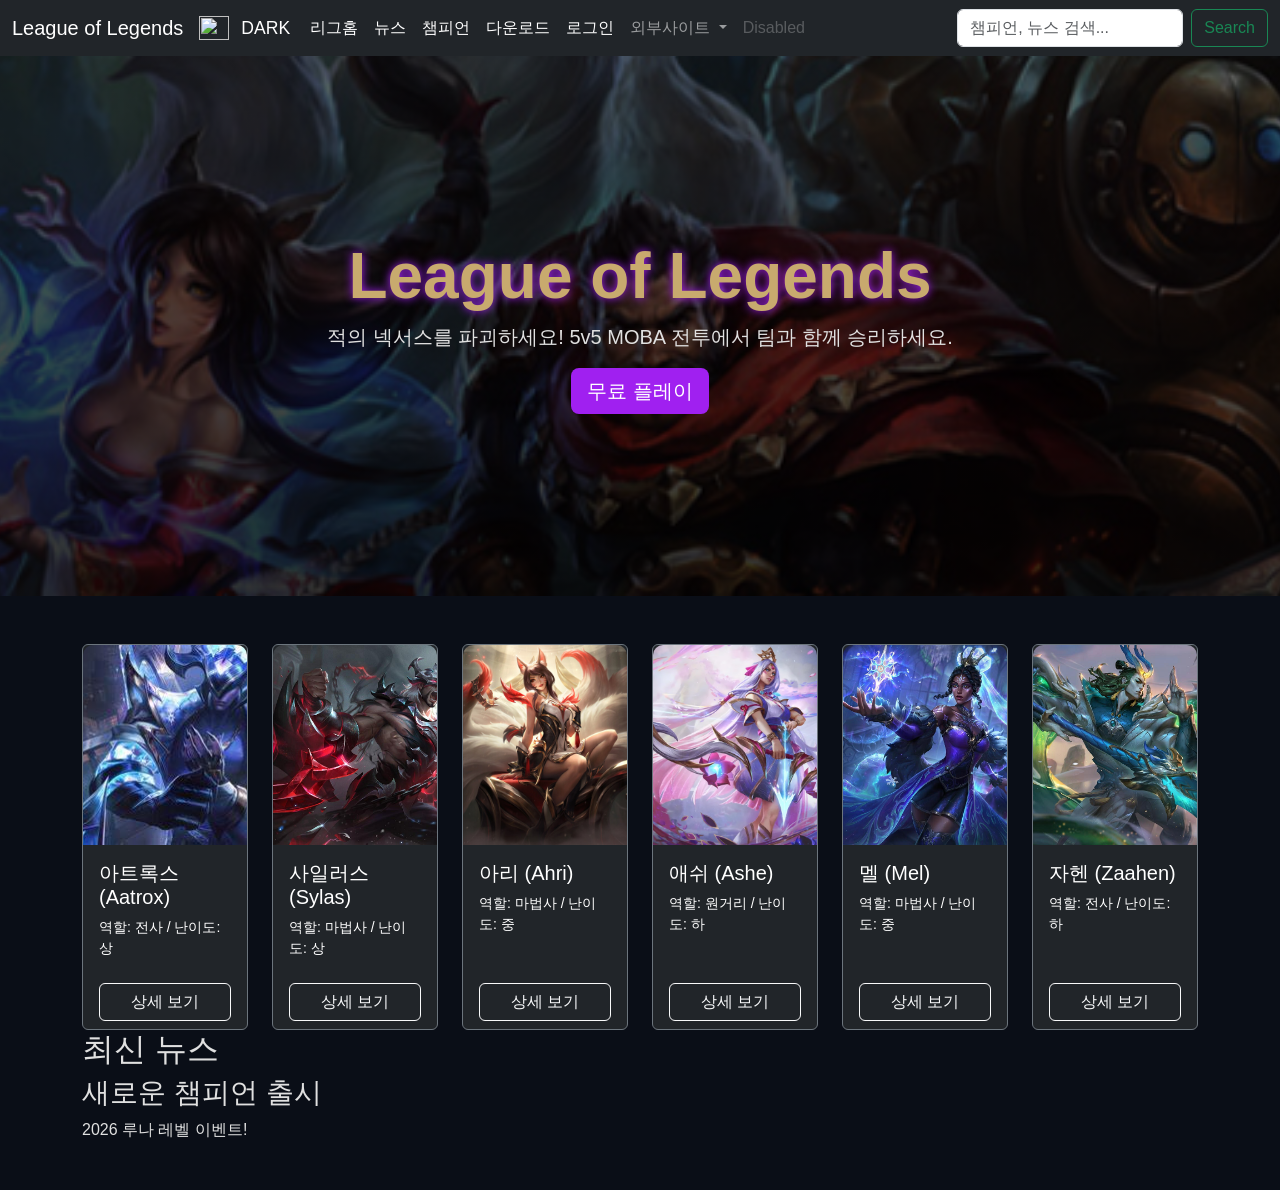
==== src/main/resources/META-INF/resources/main_index.html @ bd7189ee "12주차 수업" ====
<!DOCTYPE html>
<html lang="ko">
<head>
  <meta charset="UTF-8">
  <meta name="viewport" content="width=device-width, initial-scale=1.0">
  <link href="https://cdn.jsdelivr.net/npm/bootstrap@5.3.3/dist/css/bootstrap.min.css" rel="stylesheet">
  <link rel="stylesheet" href="css/main.css">
  <!-- <script src="https://cdn.jsdelivr.net/npm/bootstrap@5.3.3/dist/js/bootstrap.bundle.min.js"></script> -->
   <script src="js/bootstrap.bundle.min.js"></script>
   <script src="js/test.js"></script>
   <script src="js/toggle.js" defer></script>
   <!-- <script src="js/search.js" defer></script> //dfer: HTML 다 읽은 후 JS 실행 -->

   

<script>
  window.onload = function() {
  alert("메인 페이지 로딩 완료");
  }
</script>

  <link rel="stylesheet" href=".//css/download.css">

</head>

<body>


  <nav class="navbar navbar-expand-lg navbar-dark bg-dark">
    <div class="container-fluid">
      <a class="navbar-brand" href="http://localhost:8080/">League of Legends</a>
      <img src="/images/LOL.webp" alt="" width="30" height="24">
      <!-- [변경] "Navbar" 텍스트 → 다크/라이트 토글 버튼 -->
      
      <button class="btn border-0" id="themeToggleBtn">
      DARK
      </button>
      <button class="navbar-toggler" type="button" data-bs-toggle="collapse" data-bs-target="#navbarSupportedContent" aria-controls="navbarSupportedContent" aria-expanded="false" aria-label="Toggle navigation">
        <span class="navbar-toggler-icon"></span>
      </button>
      <div class="collapse navbar-collapse" id="navbarSupportedContent">
        <ul class="navbar-nav me-auto mb-2 mb-lg-0">
          <li class="nav-item">
            <a class="nav-link active" aria-current="page" href="#">리그홈</a>
          </li>
          <li class="nav-item">
            <a class="nav-link active" aria-current="page" href="#">뉴스</a>
          </li>
          <li class="nav-item">
            <a class="nav-link active" aria-current="page" href="#">챔피언</a>
          </li>
          <li class="nav-item">
            <a class="nav-link active" aria-current="page" href="main_page_sub/download.html">다운로드</a>
          </li>
          <li class="nav-item">
            <a class="nav-link active" aria-current="page" href="/login">로그인</a>
          </li>
          
          <li class="nav-item dropdown">
            <a class="nav-link dropdown-toggle" href="#" id="navbarDropdown" role="button" data-bs-toggle="dropdown" aria-expanded="false">
              외부사이트
            </a>
            <ul class="dropdown-menu" aria-labelledby="navbarDropdown">
              <li><a class="dropdown-item" href="https://www.leagueoflegends.com/ko-kr/">롤공식홈</a></li>
              <li><a class="dropdown-item" href="https://lol.ps/">롤전적</a></li>
              <li><hr class="dropdown-divider"></li>
              <li><a class="dropdown-item" href="#">관련유튜브</a></li>
            </ul>
          </li>
          <li class="nav-item">
            <a class="nav-link disabled" href="#" tabindex="-1" aria-disabled="true">Disabled</a>
          </li>
        </ul>
        <form class="d-flex" id="searchForm" role="search">
          <input class="form-control me-2" type="search" placeholder="챔피언, 뉴스 검색..." aria-label="Search" id="searchInput">
          <button class="btn btn-outline-success" type="submit">Search</button>
        </form>
      </div>
    </div>
  </nav>

  <section class="hero d-flex align-items-center justify-content-center text-center py-5">
        <div class="container">
            <h1 class="display-3 fw-bold">League of Legends</h1>
            <p class="lead">적의 넥서스를 파괴하세요! 5v5 MOBA 전투에서 팀과 함께 승리하세요.</p>
            <a href="http://localhost:8080/main_page_sub/download.html" class="btn btn-primary btn-lg" onclick="alert('즐거운 플레이 되세요')">무료 플레이</a>
        </div>
    </section>



  <div class="container my-5">
    <div class="row g-4" id="championCards">

      <!-- 아트록스 카드 -->
      <div class="col-md-6 col-lg-4 col-xl-2">
        <div class="card bg-dark text-white border-secondary h-100">
          <img src="img/Aatrox.jpg" class="card-img-top" alt="아트록스">
          <div class="card-body">
            <h5 class="card-title">아트록스 (Aatrox)</h5>
            <p class="card-text small">역할: 전사 / 난이도: 상</p>
          </div>
          <div class="card-footer bg-transparent border-0">
            <button class="btn btn-outline-light w-100" data-bs-toggle="modal" data-bs-target="#modalAatrox">
              상세 보기
            </button>
          </div>
        </div>
      </div>

      <!-- Sylas 카드 -->
      <div class="col-md-6 col-lg-4 col-xl-2">
        <div class="card bg-dark text-white border-secondary h-100">
          <img src="img/sylas.jpg" class="card-img-top" alt="사일러스">
          <div class="card-body">
            <h5 class="card-title">사일러스 (Sylas)</h5>
            <p class="card-text small">역할: 마법사 / 난이도: 상</p>
          </div>
          <div class="card-footer bg-transparent border-0">
            <button class="btn btn-outline-light w-100" data-bs-toggle="modal" data-bs-target="#modalSylas">
              상세 보기
            </button>
          </div>
        </div>
      </div>

      <!-- Ahri 카드 -->
      <div class="col-md-6 col-lg-4 col-xl-2">
        <div class="card bg-dark text-white border-secondary h-100">
          <img src="img/Ahri.jpg" class="card-img-top" alt="아리">
          <div class="card-body">
            <h5 class="card-title">아리 (Ahri)</h5>
            <p class="card-text small">역할: 마법사 / 난이도: 중</p>
          </div>
          <div class="card-footer bg-transparent border-0">
            <button class="btn btn-outline-light w-100" data-bs-toggle="modal" data-bs-target="#modalAhri">
              상세 보기
            </button>
          </div>
        </div>
      </div>

      <!-- Ashe 카드 -->
      <div class="col-md-6 col-lg-4 col-xl-2">
        <div class="card bg-dark text-white border-secondary h-100">
          <img src="img/Ashe.jpg" class="card-img-top" alt="애쉬">
          <div class="card-body">
            <h5 class="card-title">애쉬 (Ashe)</h5>
            <p class="card-text small">역할: 원거리 / 난이도: 하</p>
          </div>
          <div class="card-footer bg-transparent border-0">
            <button class="btn btn-outline-light w-100" data-bs-toggle="modal" data-bs-target="#modalAshe">
              상세 보기
            </button>
          </div>
        </div>
      </div>

      <!-- Mel 카드 -->
      <div class="col-md-6 col-lg-4 col-xl-2">
        <div class="card bg-dark text-white border-secondary h-100">
          <img src="img/Mel.jpg" class="card-img-top" alt="멜">
          <div class="card-body">
            <h5 class="card-title">멜 (Mel)</h5>
            <p class="card-text small">역할: 마법사 / 난이도: 중</p>
          </div>
          <div class="card-footer bg-transparent border-0">
            <button class="btn btn-outline-light w-100" data-bs-toggle="modal" data-bs-target="#modalMel">
              상세 보기
            </button>
          </div>
        </div>
      </div>

      <!-- Zaahen 카드 -->
      <div class="col-md-6 col-lg-4 col-xl-2">
        <div class="card bg-dark text-white border-secondary h-100">
          <img src="img/Zaahen.jpg" class="card-img-top" alt="자헨">
          <div class="card-body">
            <h5 class="card-title">자헨 (Zaahen)</h5>
            <p class="card-text small">역할: 전사 / 난이도: 하</p>
          </div>
          <div class="card-footer bg-transparent border-0">
            <button class="btn btn-outline-light w-100" data-bs-toggle="modal" data-bs-target="#modalZaahen">
              상세 보기
            </button>
          </div>
        </div>
      </div>

    </div>

    

  <h2 id="newsSection">최신 뉴스</h2>
  <div id="newsContent">
    <h3>새로운 챔피언 출시</h3>
    <p>2026 루나 레벨 이벤트!</p>
  </div>

<!-- ===== 검색 결과 섹션 (기본 숨김) ===== -->


  <!-- ✅ 아트록스 모달 (body 닫히기 전, row 밖에 위치) -->
  <div class="modal fade" id="modalAatrox" tabindex="-1" aria-labelledby="modalAatroxLabel" aria-hidden="true">
    <!-- modal-dialog-scrollable 삭제 -->
    <div class="modal-dialog modal-xl modal-dialog-centered "> 
      <div class="modal-content bg-dark text-white border-secondary">

        <!-- 헤더 -->
        <div class="modal-header border-secondary">
          <h5 class="modal-title" id="modalAatroxLabel">아트록스(Aatrox) 상세정보</h5>
          <button type="button" class="btn-close btn-close-white" data-bs-dismiss="modal" aria-label="Close"></button>
        </div>

        <!-- 본문 (iframe) -->
        <div class="modal-body p-0" style="height: 65vh; background: #0a0e17;">
          <iframe
            src="../modals/Aatrox.html"
            frameborder="0"
            scrolling="yes"
            style="width: 100%; height: 100%; border: none;"
            allowfullscreen>
          </iframe>
        </div>

        <!-- 푸터 -->
        <div class="modal-footer border-secondary">
          <button type="button" class="btn btn-outline-light" data-bs-dismiss="modal">닫기</button>
        </div>

      </div>
    </div>
  </div>

  <!-- ✅ 사일러스 모달 (body 닫히기 전, row 밖에 위치) -->
  <div class="modal fade" id="modalSylas" tabindex="-1" aria-labelledby="modalSylasLabel" aria-hidden="true">
    <div class="modal-dialog modal-xl modal-dialog-centered ">
      <div class="modal-content bg-dark text-white border-secondary">

        <!-- 헤더 -->
        <div class="modal-header border-secondary">
          <h5 class="modal-title" id="modalSylasLabel">사일러스(Sylas) 상세정보</h5>
          <button type="button" class="btn-close btn-close-white" data-bs-dismiss="modal" aria-label="Close"></button>
        </div>

        <!-- 본문 (iframe) -->
        <div class="modal-body p-0" style="height: 65vh; background: #0a0e17;">
          <iframe
            src="../modals/Sylas.html"
            frameborder="0"
            scrolling="yes"
            style="width: 100%; height: 100%; border: none;"
            allowfullscreen>
          </iframe>
        </div>

        <!-- 푸터 -->
        <div class="modal-footer border-secondary">
          <button type="button" class="btn btn-outline-light" data-bs-dismiss="modal">닫기</button>
        </div>

      </div>
    </div>
  </div>

  <!-- ✅ 아리 모달 (body 닫히기 전, row 밖에 위치) -->
  <div class="modal fade" id="modalAhri" tabindex="-1" aria-labelledby="modalAhriLabel" aria-hidden="true">
    <div class="modal-dialog modal-xl modal-dialog-centered ">
      <div class="modal-content bg-dark text-white border-secondary">

        <!-- 헤더 -->
        <div class="modal-header border-secondary">
          <h5 class="modal-title" id="modalAhriLabel">아리(Ahri) 상세정보</h5>
          <button type="button" class="btn-close btn-close-white" data-bs-dismiss="modal" aria-label="Close"></button>
        </div>

        <!-- 본문 (iframe) -->
        <div class="modal-body p-0" style="height: 65vh; background: #0a0e17;">
          <iframe
            src="modals/Ahri.html"
            frameborder="0"
            scrolling="yes"
            style="width: 100%; height: 100%; border: none;"
            allowfullscreen>
          </iframe>
        </div>

        <!-- 푸터 -->
        <div class="modal-footer border-secondary">
          <button type="button" class="btn btn-outline-light" data-bs-dismiss="modal">닫기</button>
        </div>

      </div>
    </div>
  </div>

  <!-- ✅ 애쉬 모달 (body 닫히기 전, row 밖에 위치) -->
  <div class="modal fade" id="modalAshe" tabindex="-1" aria-labelledby="modalAsheLabel" aria-hidden="true">
    <div class="modal-dialog modal-xl modal-dialog-centered ">
      <div class="modal-content bg-dark text-white border-secondary">

        <!-- 헤더 -->
        <div class="modal-header border-secondary">
          <h5 class="modal-title" id="modalAsheLabel">애쉬(Ashe) 상세정보</h5>
          <button type="button" class="btn-close btn-close-white" data-bs-dismiss="modal" aria-label="Close"></button>
        </div>

        <!-- 본문 (iframe) -->
        <div class="modal-body p-0" style="height: 65vh; background: #0a0e17;">
          <iframe
            src="modals/Ashe.html"
            frameborder="0"
            scrolling="yes"
            style="width: 100%; height: 100%; border: none;"
            allowfullscreen>
          </iframe>
        </div>

        <!-- 푸터 -->
        <div class="modal-footer border-secondary">
          <button type="button" class="btn btn-outline-light" data-bs-dismiss="modal">닫기</button>
        </div>

      </div>
    </div>
  </div>

  <!-- ✅ 멜 모달 (body 닫히기 전, row 밖에 위치) -->
  <div class="modal fade" id="modalMel" tabindex="-1" aria-labelledby="modalMelLabel" aria-hidden="true">
    <div class="modal-dialog modal-xl modal-dialog-centered ">
      <div class="modal-content bg-dark text-white border-secondary">

        <!-- 헤더 -->
        <div class="modal-header border-secondary">
          <h5 class="modal-title" id="modalMelLabel">멜(Mel) 상세정보</h5>
          <button type="button" class="btn-close btn-close-white" data-bs-dismiss="modal" aria-label="Close"></button>
        </div>

        <!-- 본문 (iframe) -->
        <div class="modal-body p-0" style="height: 65vh; background: #0a0e17;">
          <iframe
            src="modals/Mel.html"
            frameborder="0"
            scrolling="yes"
            style="width: 100%; height: 100%; border: none;"
            allowfullscreen>
          </iframe>
        </div>

        <!-- 푸터 -->
        <div class="modal-footer border-secondary">
          <button type="button" class="btn btn-outline-light" data-bs-dismiss="modal">닫기</button>
        </div>

      </div>
    </div>
  </div>

  <!-- ✅ 자헨 모달 (body 닫히기 전, row 밖에 위치) -->
  <div class="modal fade" id="modalZaahen" tabindex="-1" aria-labelledby="modalZaahenLabel" aria-hidden="true">
    <div class="modal-dialog modal-xl modal-dialog-centered ">
      <div class="modal-content bg-dark text-white border-secondary">

        <!-- 헤더 -->
        <div class="modal-header border-secondary">
          <h5 class="modal-title" id="modalZaahenLabel">자헨(Zaahen) 상세정보</h5>
          <button type="button" class="btn-close btn-close-white" data-bs-dismiss="modal" aria-label="Close"></button>
        </div>

        <!-- 본문 (iframe) -->
        <div class="modal-body p-0" style="height: 65vh; background: #0a0e17;">
          <iframe
            src="modals/Zaahen.html"
            frameborder="0"
            scrolling="yes"
            style="width: 100%; height: 100%; border: none;"
            allowfullscreen>
          </iframe>
        </div>

        <!-- 푸터 -->
        <div class="modal-footer border-secondary">
          <button type="button" class="btn btn-outline-light" data-bs-dismiss="modal">닫기</button>
        </div>

      </div>
    </div>
  </div>

 


 <script src="js/search.js"></script>
  <script src="https://cdn.jsdelivr.net/npm/bootstrap@5.3.3/dist/js/bootstrap.bundle.min.js"></script>
    </div>

<section id="searchResults" style="display:none;">

  <!-- 키워드 헤더 -->
  <div class="search-keyword-header" style="background:#111; text-align:center; padding:40px 0;">
    <h1 id="searchKeywordDisplay" style="color:#fff;"></h1>
  </div>

  <!-- 본문: 사이드바 + 콘텐츠 -->
  <div class="search-body">
    <div class="container-fluid px-0">
      <div class="row g-0">

        <!-- 왼쪽 카테고리 사이드바 -->
        <div class="col-md-3 col-lg-2 py-4" style="background:#fff; border-right:1px solid #eee;">
          <div class="px-3 mb-3" style="font-size:0.8rem; color:#999; text-transform:uppercase;">카테고리</div>
          <div class="search-category-item px-3 py-2" 
               style="cursor:pointer; border-left:3px solid #c8253a; color:#c8253a; font-weight:bold;"
               onclick="switchCategory('champion', this)">
            챔피언 <span id="champCount">(0)</span>
          </div>
          <div class="search-category-item px-3 py-2"
               style="cursor:pointer; border-left:3px solid transparent;"
               onclick="switchCategory('news', this)">
            뉴스 <span id="newsCount">(0)</span>
          </div>
        </div>

        <!-- 오른쪽 콘텐츠 -->
        <div class="col-md-9 col-lg-10 p-4" style="background:#f9f9f9; min-height:400px;">

          <!-- 챔피언 결과 -->
          <div id="resultChampion">
            <h5 class="mb-4" style="color:#333;">챔피언</h5>
            <div id="championResultList"></div>
          </div>

          <!-- 뉴스 결과 -->
          <div id="resultNews" style="display:none;">
            <h5 class="mb-4" style="color:#333;">뉴스</h5>
            <div id="newsResultList"></div>
          </div>

        </div>
      </div>
    </div>
  </div>

  <!-- ✅ 과제: 메인화면으로 돌아가기 버튼 -->
  <div class="text-center py-4" style="background:#111;">
    <button class="btn btn-outline-light" onclick="showMainScreen()">← 메인화면으로 돌아가기</button>
  </div>

</section>

<script src="js/test2.js"></script>
</body>
</html>
---- src/main/resources/META-INF/resources/css/main.css ----
/* ── 기본 레이아웃 ──────────────────────────────────────────── */
body { background-color: #0a0e17; color: #fff; font-family: 'Arial', sans-serif; }
.navbar { background-color: #000; }
.hero { background: linear-gradient(to bottom, #1e1e1e, #0a0e17); min-height: 60vh; }

/* ── 강조 색상 ──────────────────────────────────────────────── */
.accent-purple { color: #a020f0; }
.accent-red { color: #ff0000; }

/* ── 카드 ────────────────────────────────────────────────────── */
.card { background-color: #1e1e1e; border: none; transition: transform 0.3s, box-shadow 0.3s; }
.card:hover { transform: scale(1.05); box-shadow: 0 10px 20px rgba(160, 32, 240, 0.5); }
.card-img-top { height: 200px; object-fit: cover; border-radius: 10px 10px 0 0; }

/* ── 버튼 ────────────────────────────────────────────────────── */
.btn-primary { background-color: #a020f0; border: none; }
.btn-primary:hover { background-color: #800080; }

/* ── 검색 결과 페이지 ────────────────────────────────────────── */
#searchResults { display: none; }

.search-keyword-header {
    background: #0a0a0a;
    background-image: radial-gradient(ellipse at center, #1a1a1a 0%, #000 70%);
    min-height: 180px;
    display: flex;
    align-items: center;
    justify-content: center;
    border-bottom: 2px solid #c8a96e;
}
.search-keyword-header h1 {
    font-size: 2.8rem;
    font-weight: 700;
    color: #fff;
    letter-spacing: 0.05em;
}

.search-body { background-color: #f0ede8; min-height: 500px; }
.search-sidebar { border-right: 1px solid #ddd; }

.search-category-item {
    padding: 14px 20px;
    cursor: pointer;
    color: #333;
    font-size: 0.95rem;
    border-left: 3px solid transparent;
    transition: all 0.2s;
}
.search-category-item:hover { background: #e0dcd5; }
.search-category-item.active {
    border-left: 3px solid #c8253a;
    font-weight: 700;
    color: #c8253a;
    background: #e8e4df;
}
.search-category-item .count { color: #999; font-size: 0.85rem; margin-left: 6px; }

.search-content-area { padding: 30px; }

.search-result-card {
    background: #fff;
    border: none;
    border-radius: 6px;
    margin-bottom: 16px;
    transition: box-shadow 0.2s;
}
.search-result-card:hover { box-shadow: 0 4px 15px rgba(0,0,0,0.15); }
.search-result-card img { width: 110px; height: 80px; object-fit: cover; border-radius: 6px 0 0 6px; }

.no-result { text-align: center; padding: 80px 20px; color: #666; }
.no-result h4 { color: #333; }


 
    body { background-color: #0a0e17; color: #fff; font-family: 'Arial', sans-serif; }
    .navbar { background-color: #000; }
    .hero { background: linear-gradient(to bottom, #1e1e1e, #0a0e17); min-height: 60vh; }
    .accent-purple { color: #a020f0; }
    .accent-red { color: #ff0000; }
    .card { background-color: #1e1e1e; border: none; transition: transform 0.3s, box-shadow 0.3s; }
    .card:hover { transform: scale(1.05); box-shadow: 0 10px 20px rgba(160, 32, 240, 0.5); }
    .card-img-top { height: 200px; object-fit: cover; border-radius: 10px 10px 0 0; object-position: center top; }
    .btn-primary { background-color: #a020f0; border: none; }
    .btn-primary:hover { background-color: #800080; }

    /* ── [추가] 테마 토글 버튼 (폰트 크기, 색상 등 ) ──────────────── */
    #themeToggleBtn { font-size: 1.1rem; color: #fff; }
    body.light-mode #themeToggleBtn { color: #212529; }
    
    /* ── [추가] 라이트 모드 (다양한 색상 정보 ─────────────────────── */
    body.light-mode { background-color: #f8f9fa; color: #212529; }
    body.light-mode .navbar { background-color: #e9ecef !important; }
    body.light-mode .navbar .navbar-brand,
    body.light-mode .navbar .nav-link { color: #212529 !important; }
    body.light-mode .hero { background: linear-gradient(to bottom, #dce3ea, #f8f9fa); }
    body.light-mode .card { background-color: #ffffff; color: #212529; border: 1px solid #dee2e6; }
    body.light-mode .card-title { color: #212529;}
    body.light-mode .card-text { color: #555; }
---- src/main/resources/META-INF/resources/css/download.css ----
body { 
    background-color: #0a0e17; 
    color: #e0e0e0; 
    font-family: 'Segoe UI', Arial, sans-serif; 
}

.hero {
    background: linear-gradient(rgba(0,0,0,0.6), rgba(0,0,0,0.8)), 
                url('../img/download-banner.jpg') center/cover no-repeat;
    min-height: 60vh;
    display: flex;
    align-items: center;
    justify-content: center;
    text-align: center;
    padding: 2rem;
}

.hero h1 { 
    font-size: 4rem; 
    font-weight: bold; 
    color: #c8aa6e;          /* LOL 골드 톤 */
    text-shadow: 0 0 10px #a020f0;
}

.btn-download {
    background-color: #a020f0;
    border: none;
    font-size: 1.3rem;
    padding: 1rem 2rem;
    margin: 1rem;
}

.btn-download:hover { 
    background-color: #800080; 
}

.nav-tabs .nav-link { 
    color: #e0e0e0; 
}

.nav-tabs .nav-link.active { 
    background-color: #1e1e1e; 
    color: #c8aa6e; 
    border-color: #a020f0; 
}

.table { 
    --bs-table-bg: #1e1e1e; 
    --bs-table-color: #e0e0e0; 
    --bs-table-border-color: #444;
}

.table th { 
    background-color: #000; 
    color: #c8aa6e; 
}

.card { 
    background-color: #1e1e1e; 
    border: 1px solid #444; 
}

.accent-purple { 
    color: #a020f0; 
}
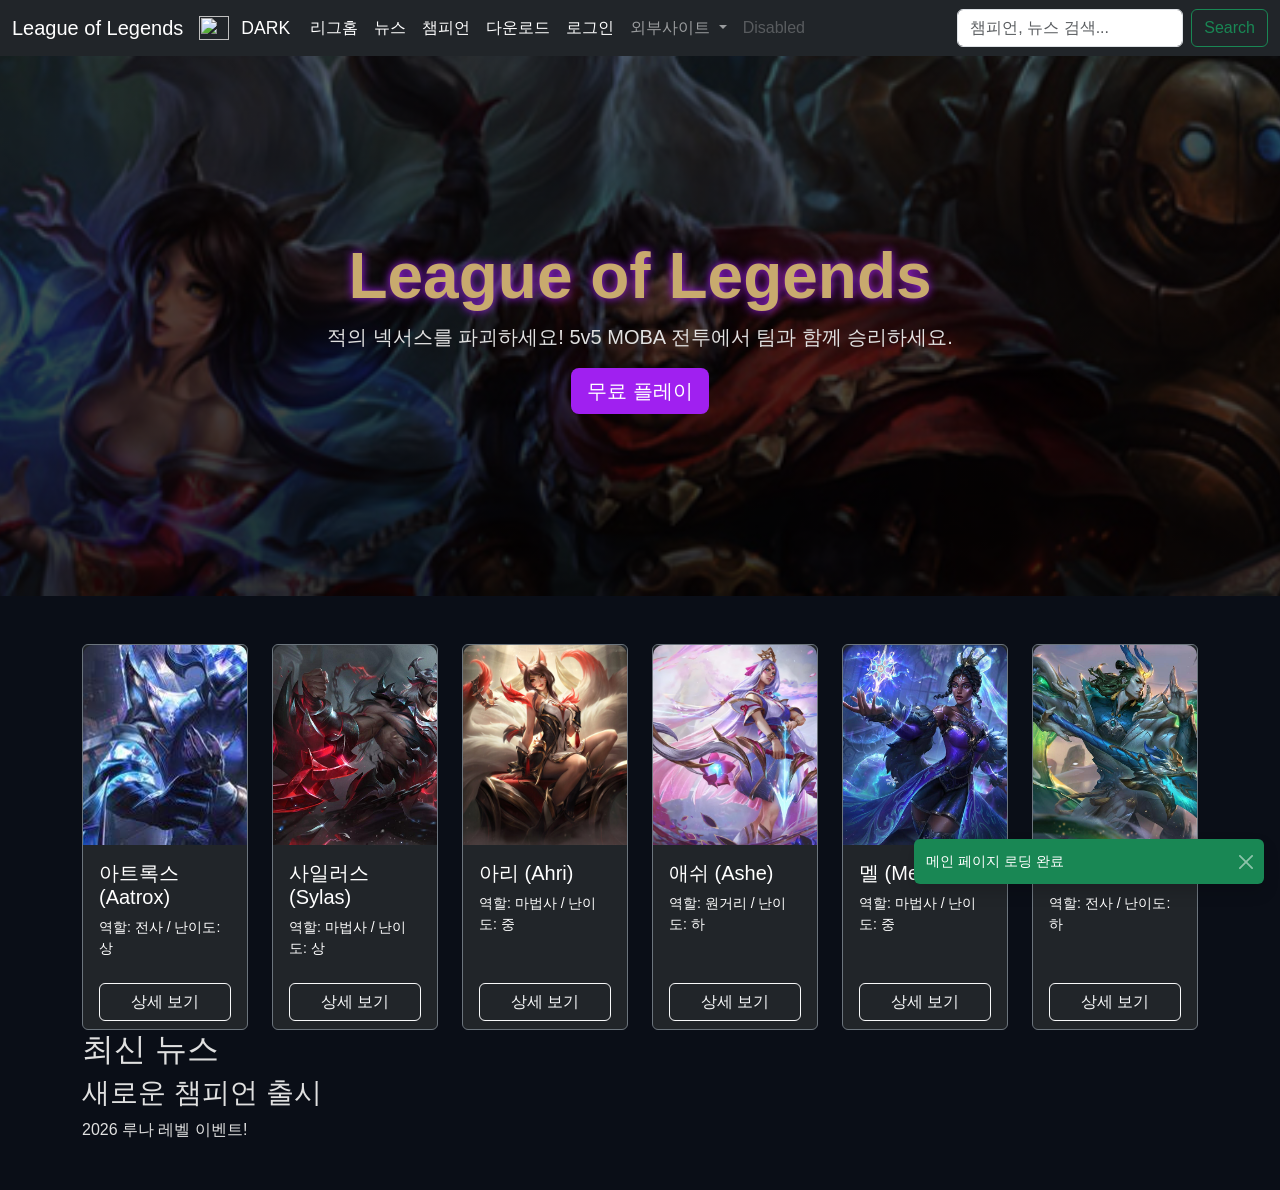
==== commit 3d9ca288: "13주차 수업" ====
--- a/src/main/resources/META-INF/resources/main_index.html
+++ b/src/main/resources/META-INF/resources/main_index.html
@@ -11,13 +11,15 @@
    <script src="js/toggle.js" defer></script>
    <!-- <script src="js/search.js" defer></script> //dfer: HTML 다 읽은 후 JS 실행 -->
 
-   
-
-<script>
+   <script>
   window.onload = function() {
-  alert("메인 페이지 로딩 완료");
+
+  showToast('메인 페이지 로딩 완료');
   }
-</script>
+  </script>
+
+
+
 
   <link rel="stylesheet" href=".//css/download.css">
 
@@ -449,6 +451,20 @@
 
 </section>
 
+<!-- 토스트 컨테이너 </body> 바로 위에 추가 -->
+<div class="toast-container position-fixed bottom-0 end-0 p-3" style="z-index:9999">
+  <div id="liveToast" class="toast align-items-center text-white bg-success border-0" role="alert">
+    <div class="d-flex">
+      <div class="toast-body" id="toastBody">
+        메시지
+      </div>
+      <button type="button"
+        class="btn-close btn-close-white me-2 m-auto"
+        data-bs-dismiss="toast"></button>
+    </div>
+  </div>
+</div>
+
 <script src="js/test2.js"></script>
 </body>
 </html>
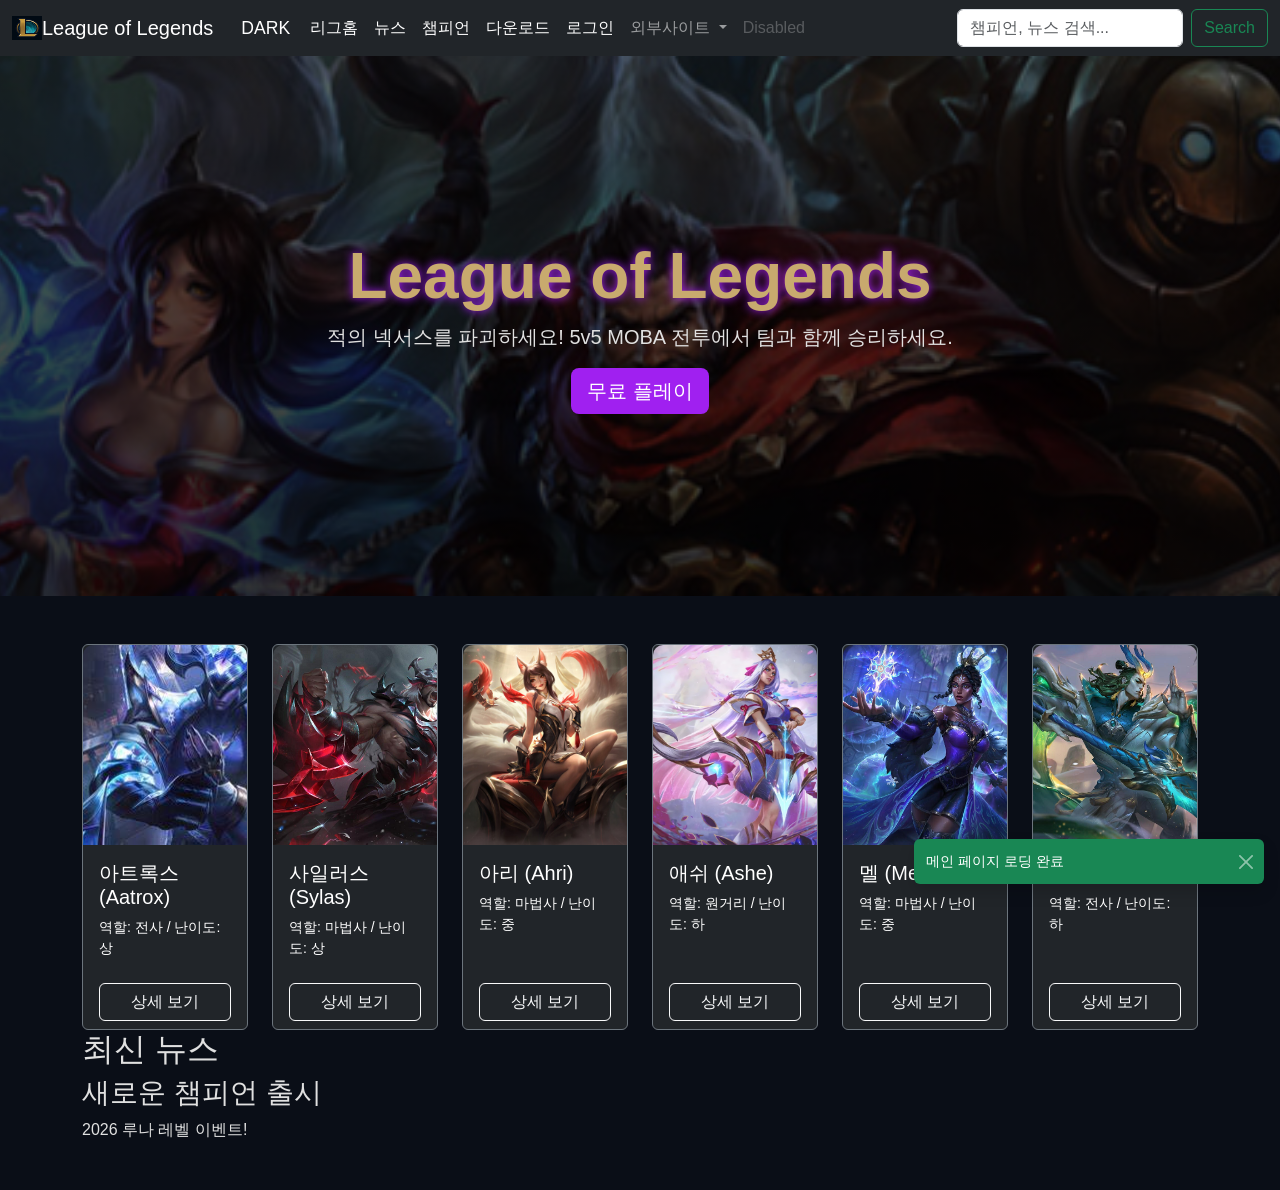
==== commit a3c0cf3e: "네비바 로고 이미지 추가" ====
--- a/src/main/resources/META-INF/resources/main_index.html
+++ b/src/main/resources/META-INF/resources/main_index.html
@@ -30,8 +30,8 @@
 
   <nav class="navbar navbar-expand-lg navbar-dark bg-dark">
     <div class="container-fluid">
+      <img src="img/lol.jpg" alt="" width="30" height="24">
       <a class="navbar-brand" href="http://localhost:8080/">League of Legends</a>
-      <img src="/images/LOL.webp" alt="" width="30" height="24">
       <!-- [변경] "Navbar" 텍스트 → 다크/라이트 토글 버튼 -->
       
       <button class="btn border-0" id="themeToggleBtn">
@@ -85,7 +85,7 @@
         <div class="container">
             <h1 class="display-3 fw-bold">League of Legends</h1>
             <p class="lead">적의 넥서스를 파괴하세요! 5v5 MOBA 전투에서 팀과 함께 승리하세요.</p>
-            <a href="http://localhost:8080/main_page_sub/download.html" class="btn btn-primary btn-lg" onclick="alert('즐거운 플레이 되세요')">무료 플레이</a>
+            <a href="http://localhost:8080/main_page_sub/download.html" class="btn btn-primary btn-lg" onclick="showToast('즐거운 플레이 되세요')">무료 플레이</a>
         </div>
     </section>
 
